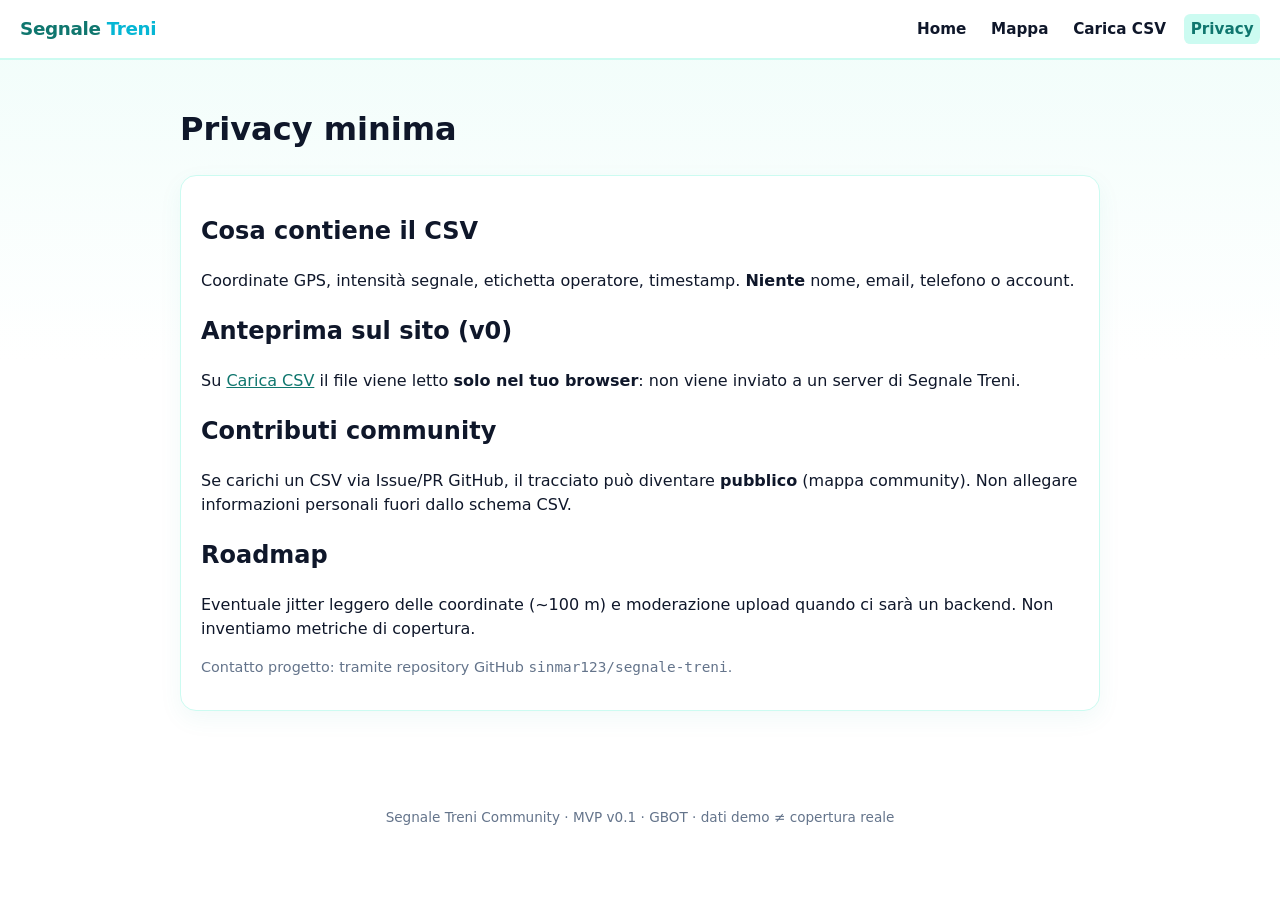
==== privacy.html @ b0dc5b07 "MVP v0.1: sito community statico (mappa, upload CSV mono/dual, privacy)" ====
<!DOCTYPE html>
<html lang="it">
<head>
  <meta charset="utf-8" />
  <meta name="viewport" content="width=device-width, initial-scale=1" />
  <title>Privacy — Segnale Treni</title>
  <link rel="stylesheet" href="css/style.css" />
  
</head>
<body>
  <header>
    <a class="brand" href="index.html">Segnale <span>Treni</span></a>
    <nav>
      <a href="index.html">Home</a><a href="mappa.html">Mappa</a><a href="upload.html">Carica CSV</a><a href="privacy.html" aria-current="page">Privacy</a>
    </nav>
  </header>
  <main>
    <h1>Privacy minima</h1>
    <div class="card">
      <h2>Cosa contiene il CSV</h2>
      <p>Coordinate GPS, intensità segnale, etichetta operatore, timestamp. <strong>Niente</strong> nome, email, telefono o account.</p>
      <h2>Anteprima sul sito (v0)</h2>
      <p>Su <a href="upload.html">Carica CSV</a> il file viene letto <strong>solo nel tuo browser</strong>: non viene inviato a un server di Segnale Treni.</p>
      <h2>Contributi community</h2>
      <p>Se carichi un CSV via Issue/PR GitHub, il tracciato può diventare <strong>pubblico</strong> (mappa community). Non allegare informazioni personali fuori dallo schema CSV.</p>
      <h2>Roadmap</h2>
      <p>Eventuale jitter leggero delle coordinate (~100&nbsp;m) e moderazione upload quando ci sarà un backend. Non inventiamo metriche di copertura.</p>
      <p class="note">Contatto progetto: tramite repository GitHub <code>sinmar123/segnale-treni</code>.</p>
    </div>

  </main>
  <footer>Segnale Treni Community · MVP v0.1 · GBOT · dati demo ≠ copertura reale</footer>
</body>
</html>
---- css/style.css ----
:root {
  --teal: #0d9488;
  --teal-dark: #0f766e;
  --cyan: #06b6d4;
  --ink: #0f172a;
  --muted: #64748b;
  --bg: #f0fdfa;
  --card: #ffffff;
  --border: #ccfbf1;
  --warn: #b45309;
}
* { box-sizing: border-box; }
body {
  margin: 0;
  font-family: "Segoe UI", system-ui, sans-serif;
  color: var(--ink);
  background: linear-gradient(180deg, var(--bg), #fff 40%);
  min-height: 100vh;
  line-height: 1.5;
}
a { color: var(--teal-dark); }
header {
  display: flex;
  flex-wrap: wrap;
  align-items: center;
  justify-content: space-between;
  gap: 0.75rem;
  padding: 0.85rem 1.25rem;
  background: var(--card);
  border-bottom: 2px solid var(--border);
  position: sticky;
  top: 0;
  z-index: 20;
}
.brand {
  font-weight: 800;
  font-size: 1.15rem;
  color: var(--teal-dark);
  text-decoration: none;
  letter-spacing: -0.02em;
}
.brand span { color: var(--cyan); }
nav { display: flex; flex-wrap: wrap; gap: 0.75rem; }
nav a {
  text-decoration: none;
  color: var(--ink);
  font-weight: 600;
  font-size: 0.95rem;
  padding: 0.25rem 0.4rem;
  border-radius: 0.4rem;
}
nav a:hover, nav a[aria-current="page"] {
  background: #ccfbf1;
  color: var(--teal-dark);
}
main { max-width: 960px; margin: 0 auto; padding: 1.5rem 1.25rem 3rem; }
.hero h1 {
  font-size: clamp(1.6rem, 4vw, 2.2rem);
  margin: 0 0 0.5rem;
  letter-spacing: -0.03em;
}
.hero p.lead { font-size: 1.1rem; color: var(--muted); margin-top: 0; }
.card {
  background: var(--card);
  border: 1px solid var(--border);
  border-radius: 1rem;
  padding: 1.1rem 1.25rem;
  margin: 1rem 0;
  box-shadow: 0 8px 24px rgba(13, 148, 136, 0.06);
}
.actions { display: flex; flex-wrap: wrap; gap: 0.75rem; margin-top: 1.25rem; }
.btn {
  display: inline-block;
  background: var(--teal);
  color: #fff !important;
  text-decoration: none;
  font-weight: 700;
  padding: 0.65rem 1.1rem;
  border-radius: 999px;
  border: none;
  cursor: pointer;
  font-size: 0.95rem;
}
.btn:hover { background: var(--teal-dark); }
.btn.secondary {
  background: #fff;
  color: var(--teal-dark) !important;
  border: 2px solid var(--teal);
}
.pills { display: flex; flex-wrap: wrap; gap: 0.5rem; margin: 0.75rem 0; }
.pill {
  background: #ecfeff;
  border: 1px solid var(--border);
  border-radius: 999px;
  padding: 0.35rem 0.75rem;
  font-size: 0.85rem;
  font-weight: 600;
}
#map {
  height: min(70vh, 560px);
  width: 100%;
  border-radius: 1rem;
  border: 1px solid var(--border);
  z-index: 1;
}
.toolbar {
  display: flex;
  flex-wrap: wrap;
  gap: 0.75rem;
  align-items: center;
  margin: 0.75rem 0 1rem;
}
.toolbar label { font-weight: 600; font-size: 0.9rem; }
.status { color: var(--muted); font-size: 0.9rem; }
.badge-row { display: flex; flex-wrap: wrap; gap: 0.5rem; }
.badge {
  background: #f0fdfa;
  border: 1px dashed var(--teal);
  border-radius: 0.75rem;
  padding: 0.5rem 0.75rem;
  font-size: 0.85rem;
}
.badge strong { display: block; color: var(--teal-dark); }
footer {
  text-align: center;
  color: var(--muted);
  font-size: 0.85rem;
  padding: 2rem 1rem;
}
.note { font-size: 0.9rem; color: var(--muted); }
.warn { color: var(--warn); }
input[type="file"] { max-width: 100%; }
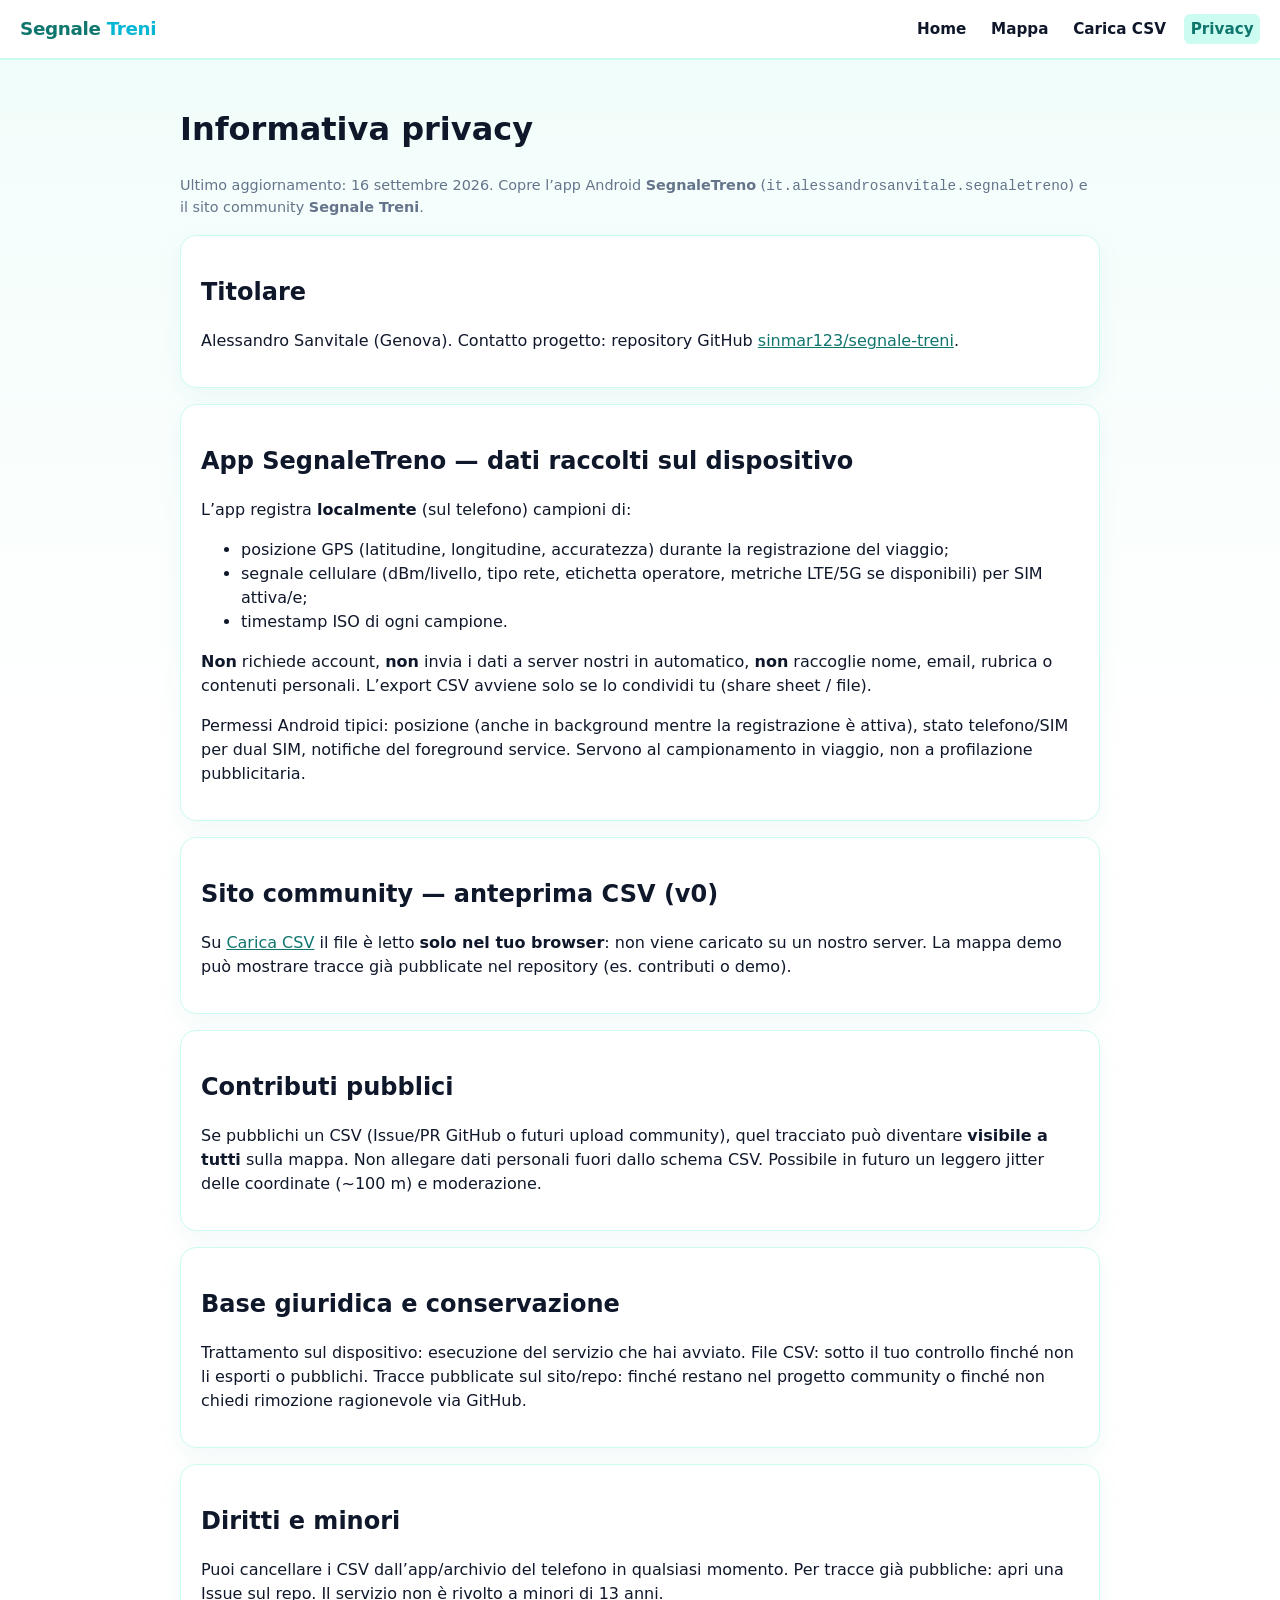
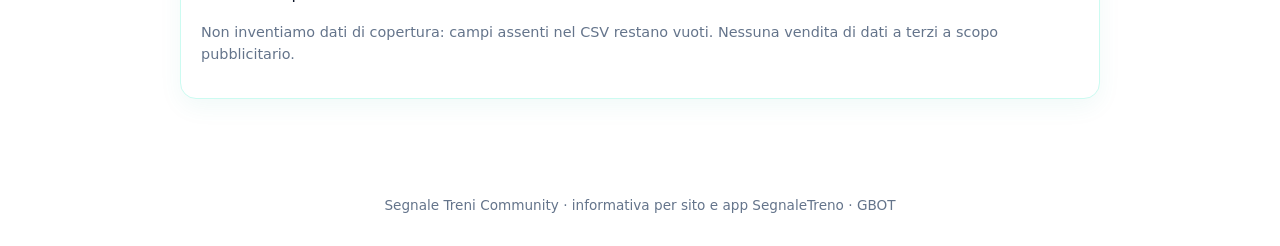
==== commit 3975afda: "Privacy Play-ready + bozza listing IT per applicazioni" ====
--- a/privacy.html
+++ b/privacy.html
@@ -3,9 +3,8 @@
 <head>
   <meta charset="utf-8" />
   <meta name="viewport" content="width=device-width, initial-scale=1" />
-  <title>Privacy — Segnale Treni</title>
+  <title>Privacy — Segnale Treni / SegnaleTreno</title>
   <link rel="stylesheet" href="css/style.css" />
-  
 </head>
 <body>
   <header>
@@ -15,20 +14,47 @@
     </nav>
   </header>
   <main>
-    <h1>Privacy minima</h1>
+    <h1>Informativa privacy</h1>
+    <p class="note">Ultimo aggiornamento: 16 settembre 2026. Copre l’app Android <strong>SegnaleTreno</strong> (<code>it.alessandrosanvitale.segnaletreno</code>) e il sito community <strong>Segnale Treni</strong>.</p>
+
     <div class="card">
-      <h2>Cosa contiene il CSV</h2>
-      <p>Coordinate GPS, intensità segnale, etichetta operatore, timestamp. <strong>Niente</strong> nome, email, telefono o account.</p>
-      <h2>Anteprima sul sito (v0)</h2>
-      <p>Su <a href="upload.html">Carica CSV</a> il file viene letto <strong>solo nel tuo browser</strong>: non viene inviato a un server di Segnale Treni.</p>
-      <h2>Contributi community</h2>
-      <p>Se carichi un CSV via Issue/PR GitHub, il tracciato può diventare <strong>pubblico</strong> (mappa community). Non allegare informazioni personali fuori dallo schema CSV.</p>
-      <h2>Roadmap</h2>
-      <p>Eventuale jitter leggero delle coordinate (~100&nbsp;m) e moderazione upload quando ci sarà un backend. Non inventiamo metriche di copertura.</p>
-      <p class="note">Contatto progetto: tramite repository GitHub <code>sinmar123/segnale-treni</code>.</p>
+      <h2>Titolare</h2>
+      <p>Alessandro Sanvitale (Genova). Contatto progetto: repository GitHub <a href="https://github.com/sinmar123/segnale-treni">sinmar123/segnale-treni</a>.</p>
     </div>
 
+    <div class="card">
+      <h2>App SegnaleTreno — dati raccolti sul dispositivo</h2>
+      <p>L’app registra <strong>localmente</strong> (sul telefono) campioni di:</p>
+      <ul>
+        <li>posizione GPS (latitudine, longitudine, accuratezza) durante la registrazione del viaggio;</li>
+        <li>segnale cellulare (dBm/livello, tipo rete, etichetta operatore, metriche LTE/5G se disponibili) per SIM attiva/e;</li>
+        <li>timestamp ISO di ogni campione.</li>
+      </ul>
+      <p><strong>Non</strong> richiede account, <strong>non</strong> invia i dati a server nostri in automatico, <strong>non</strong> raccoglie nome, email, rubrica o contenuti personali. L’export CSV avviene solo se lo condividi tu (share sheet / file).</p>
+      <p>Permessi Android tipici: posizione (anche in background mentre la registrazione è attiva), stato telefono/SIM per dual SIM, notifiche del foreground service. Servono al campionamento in viaggio, non a profilazione pubblicitaria.</p>
+    </div>
+
+    <div class="card">
+      <h2>Sito community — anteprima CSV (v0)</h2>
+      <p>Su <a href="upload.html">Carica CSV</a> il file è letto <strong>solo nel tuo browser</strong>: non viene caricato su un nostro server. La mappa demo può mostrare tracce già pubblicate nel repository (es. contributi o demo).</p>
+    </div>
+
+    <div class="card">
+      <h2>Contributi pubblici</h2>
+      <p>Se pubblichi un CSV (Issue/PR GitHub o futuri upload community), quel tracciato può diventare <strong>visibile a tutti</strong> sulla mappa. Non allegare dati personali fuori dallo schema CSV. Possibile in futuro un leggero jitter delle coordinate (~100&nbsp;m) e moderazione.</p>
+    </div>
+
+    <div class="card">
+      <h2>Base giuridica e conservazione</h2>
+      <p>Trattamento sul dispositivo: esecuzione del servizio che hai avviato. File CSV: sotto il tuo controllo finché non li esporti o pubblichi. Tracce pubblicate sul sito/repo: finché restano nel progetto community o finché non chiedi rimozione ragionevole via GitHub.</p>
+    </div>
+
+    <div class="card">
+      <h2>Diritti e minori</h2>
+      <p>Puoi cancellare i CSV dall’app/archivio del telefono in qualsiasi momento. Per tracce già pubbliche: apri una Issue sul repo. Il servizio non è rivolto a minori di 13 anni.</p>
+      <p class="note">Non inventiamo dati di copertura: campi assenti nel CSV restano vuoti. Nessuna vendita di dati a terzi a scopo pubblicitario.</p>
+    </div>
   </main>
-  <footer>Segnale Treni Community · MVP v0.1 · GBOT · dati demo ≠ copertura reale</footer>
+  <footer>Segnale Treni Community · informativa per sito e app SegnaleTreno · GBOT</footer>
 </body>
 </html>
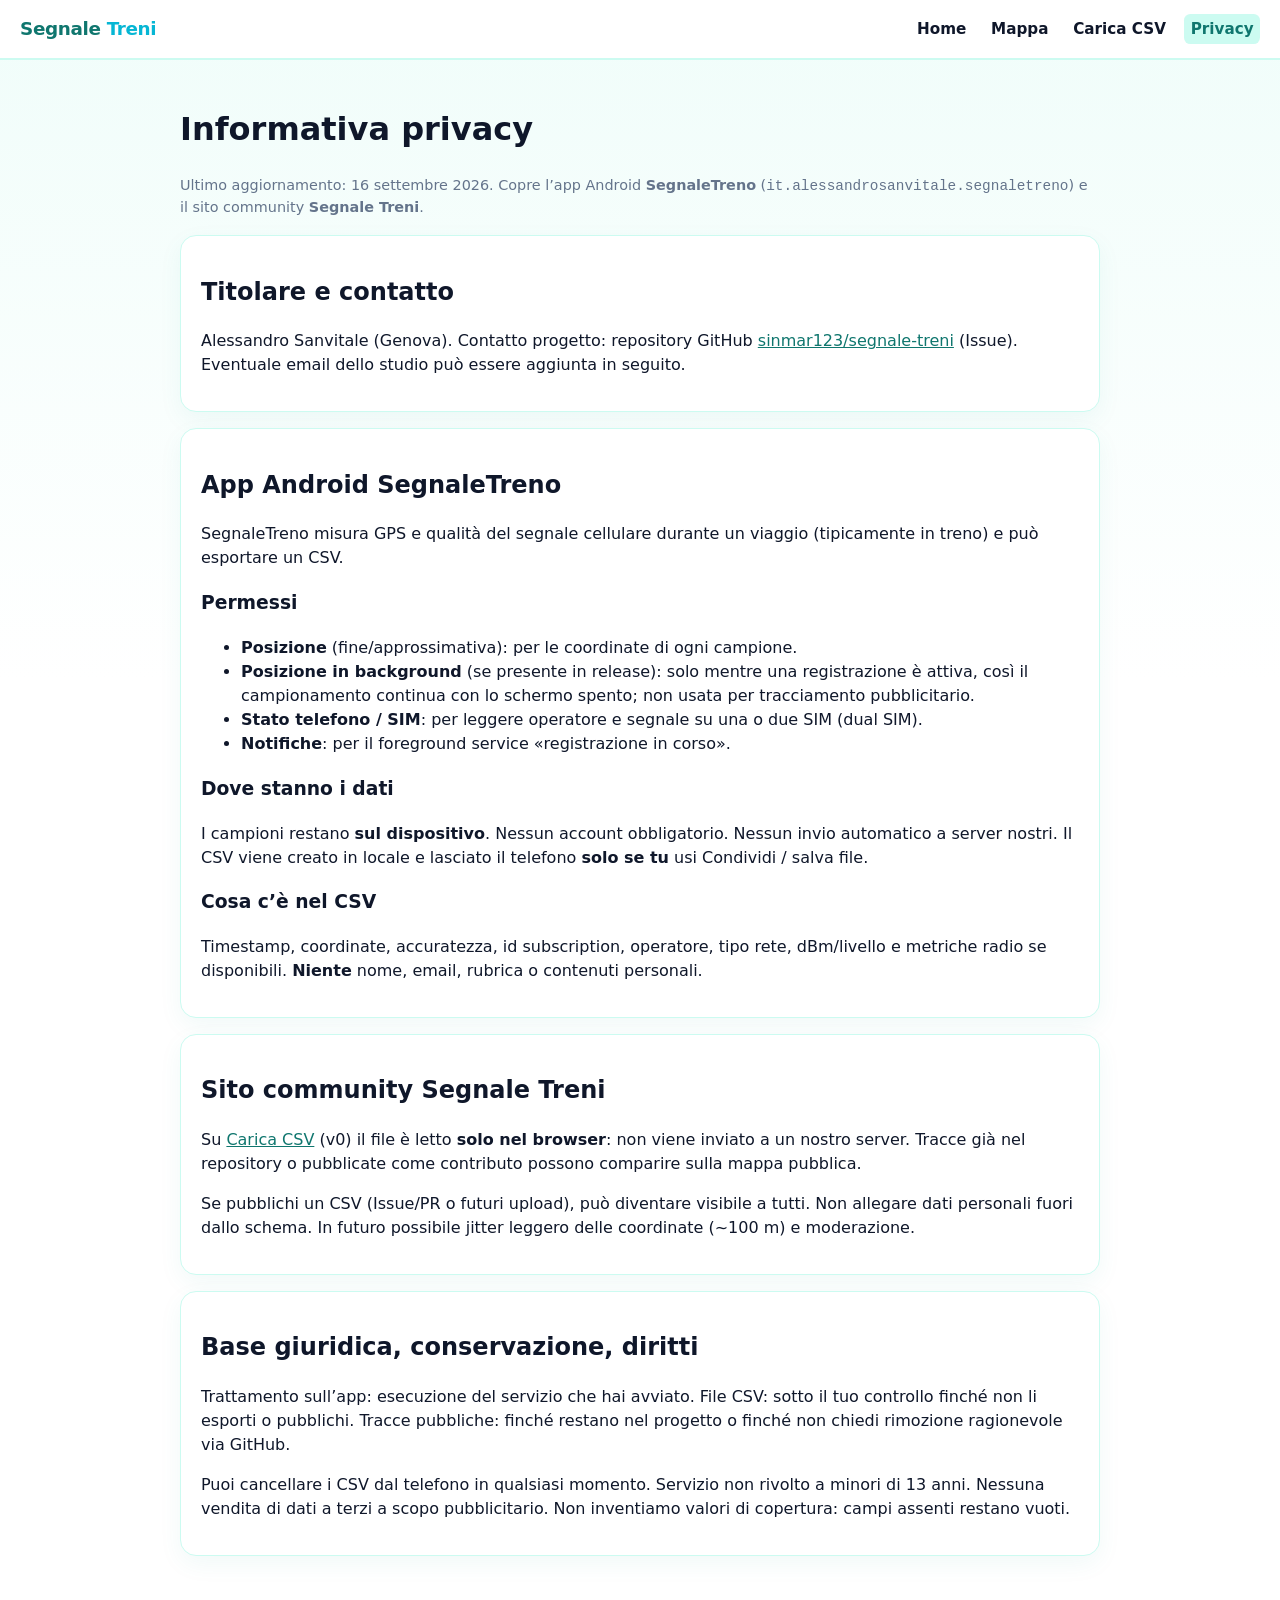
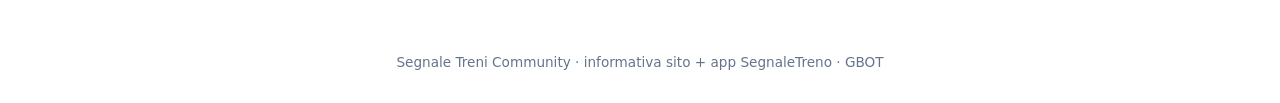
==== commit 8071c28f: "Privacy: blocco esplicito app Android + categoria Tools in bozza listing" ====
--- a/privacy.html
+++ b/privacy.html
@@ -18,43 +18,38 @@
     <p class="note">Ultimo aggiornamento: 16 settembre 2026. Copre l’app Android <strong>SegnaleTreno</strong> (<code>it.alessandrosanvitale.segnaletreno</code>) e il sito community <strong>Segnale Treni</strong>.</p>
 
     <div class="card">
-      <h2>Titolare</h2>
-      <p>Alessandro Sanvitale (Genova). Contatto progetto: repository GitHub <a href="https://github.com/sinmar123/segnale-treni">sinmar123/segnale-treni</a>.</p>
+      <h2>Titolare e contatto</h2>
+      <p>Alessandro Sanvitale (Genova). Contatto progetto: repository GitHub <a href="https://github.com/sinmar123/segnale-treni">sinmar123/segnale-treni</a> (Issue). Eventuale email dello studio può essere aggiunta in seguito.</p>
     </div>
 
     <div class="card">
-      <h2>App SegnaleTreno — dati raccolti sul dispositivo</h2>
-      <p>L’app registra <strong>localmente</strong> (sul telefono) campioni di:</p>
+      <h2>App Android SegnaleTreno</h2>
+      <p>SegnaleTreno misura GPS e qualità del segnale cellulare durante un viaggio (tipicamente in treno) e può esportare un CSV.</p>
+      <h3>Permessi</h3>
       <ul>
-        <li>posizione GPS (latitudine, longitudine, accuratezza) durante la registrazione del viaggio;</li>
-        <li>segnale cellulare (dBm/livello, tipo rete, etichetta operatore, metriche LTE/5G se disponibili) per SIM attiva/e;</li>
-        <li>timestamp ISO di ogni campione.</li>
+        <li><strong>Posizione</strong> (fine/approssimativa): per le coordinate di ogni campione.</li>
+        <li><strong>Posizione in background</strong> (se presente in release): solo mentre una registrazione è attiva, così il campionamento continua con lo schermo spento; non usata per tracciamento pubblicitario.</li>
+        <li><strong>Stato telefono / SIM</strong>: per leggere operatore e segnale su una o due SIM (dual SIM).</li>
+        <li><strong>Notifiche</strong>: per il foreground service «registrazione in corso».</li>
       </ul>
-      <p><strong>Non</strong> richiede account, <strong>non</strong> invia i dati a server nostri in automatico, <strong>non</strong> raccoglie nome, email, rubrica o contenuti personali. L’export CSV avviene solo se lo condividi tu (share sheet / file).</p>
-      <p>Permessi Android tipici: posizione (anche in background mentre la registrazione è attiva), stato telefono/SIM per dual SIM, notifiche del foreground service. Servono al campionamento in viaggio, non a profilazione pubblicitaria.</p>
+      <h3>Dove stanno i dati</h3>
+      <p>I campioni restano <strong>sul dispositivo</strong>. Nessun account obbligatorio. Nessun invio automatico a server nostri. Il CSV viene creato in locale e lasciato il telefono <strong>solo se tu</strong> usi Condividi / salva file.</p>
+      <h3>Cosa c’è nel CSV</h3>
+      <p>Timestamp, coordinate, accuratezza, id subscription, operatore, tipo rete, dBm/livello e metriche radio se disponibili. <strong>Niente</strong> nome, email, rubrica o contenuti personali.</p>
     </div>
 
     <div class="card">
-      <h2>Sito community — anteprima CSV (v0)</h2>
-      <p>Su <a href="upload.html">Carica CSV</a> il file è letto <strong>solo nel tuo browser</strong>: non viene caricato su un nostro server. La mappa demo può mostrare tracce già pubblicate nel repository (es. contributi o demo).</p>
+      <h2>Sito community Segnale Treni</h2>
+      <p>Su <a href="upload.html">Carica CSV</a> (v0) il file è letto <strong>solo nel browser</strong>: non viene inviato a un nostro server. Tracce già nel repository o pubblicate come contributo possono comparire sulla mappa pubblica.</p>
+      <p>Se pubblichi un CSV (Issue/PR o futuri upload), può diventare visibile a tutti. Non allegare dati personali fuori dallo schema. In futuro possibile jitter leggero delle coordinate (~100&nbsp;m) e moderazione.</p>
     </div>
 
     <div class="card">
-      <h2>Contributi pubblici</h2>
-      <p>Se pubblichi un CSV (Issue/PR GitHub o futuri upload community), quel tracciato può diventare <strong>visibile a tutti</strong> sulla mappa. Non allegare dati personali fuori dallo schema CSV. Possibile in futuro un leggero jitter delle coordinate (~100&nbsp;m) e moderazione.</p>
-    </div>
-
-    <div class="card">
-      <h2>Base giuridica e conservazione</h2>
-      <p>Trattamento sul dispositivo: esecuzione del servizio che hai avviato. File CSV: sotto il tuo controllo finché non li esporti o pubblichi. Tracce pubblicate sul sito/repo: finché restano nel progetto community o finché non chiedi rimozione ragionevole via GitHub.</p>
-    </div>
-
-    <div class="card">
-      <h2>Diritti e minori</h2>
-      <p>Puoi cancellare i CSV dall’app/archivio del telefono in qualsiasi momento. Per tracce già pubbliche: apri una Issue sul repo. Il servizio non è rivolto a minori di 13 anni.</p>
-      <p class="note">Non inventiamo dati di copertura: campi assenti nel CSV restano vuoti. Nessuna vendita di dati a terzi a scopo pubblicitario.</p>
+      <h2>Base giuridica, conservazione, diritti</h2>
+      <p>Trattamento sull’app: esecuzione del servizio che hai avviato. File CSV: sotto il tuo controllo finché non li esporti o pubblichi. Tracce pubbliche: finché restano nel progetto o finché non chiedi rimozione ragionevole via GitHub.</p>
+      <p>Puoi cancellare i CSV dal telefono in qualsiasi momento. Servizio non rivolto a minori di 13 anni. Nessuna vendita di dati a terzi a scopo pubblicitario. Non inventiamo valori di copertura: campi assenti restano vuoti.</p>
     </div>
   </main>
-  <footer>Segnale Treni Community · informativa per sito e app SegnaleTreno · GBOT</footer>
+  <footer>Segnale Treni Community · informativa sito + app SegnaleTreno · GBOT</footer>
 </body>
 </html>
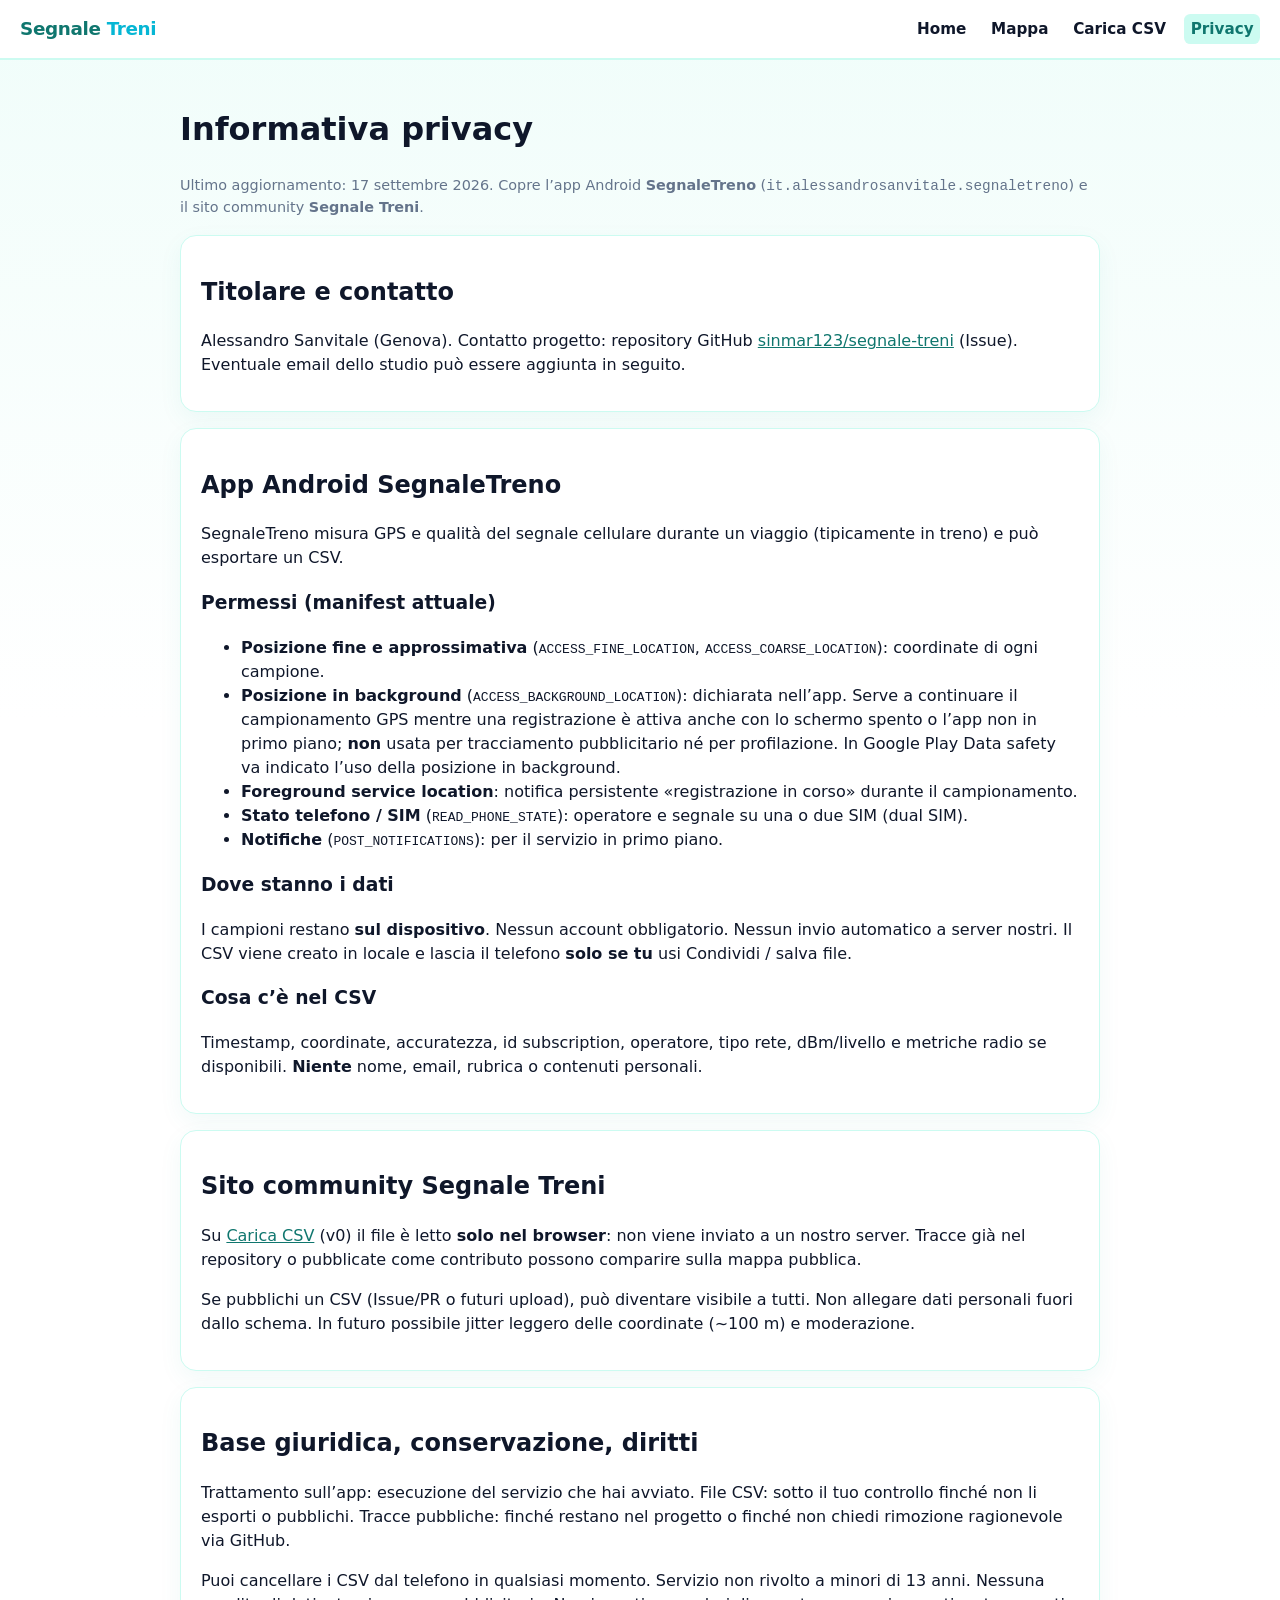
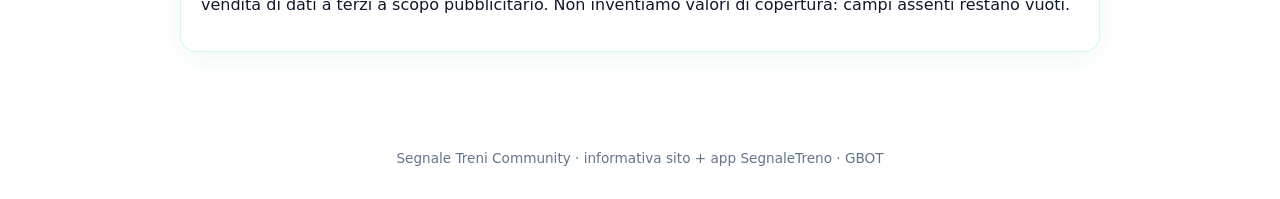
==== commit 290343b7: "Privacy: ACCESS_BACKGROUND_LOCATION esplicito (manifest 1.0.2 / Data safety)" ====
--- a/privacy.html
+++ b/privacy.html
@@ -15,7 +15,7 @@
   </header>
   <main>
     <h1>Informativa privacy</h1>
-    <p class="note">Ultimo aggiornamento: 16 settembre 2026. Copre l’app Android <strong>SegnaleTreno</strong> (<code>it.alessandrosanvitale.segnaletreno</code>) e il sito community <strong>Segnale Treni</strong>.</p>
+    <p class="note">Ultimo aggiornamento: 17 settembre 2026. Copre l’app Android <strong>SegnaleTreno</strong> (<code>it.alessandrosanvitale.segnaletreno</code>) e il sito community <strong>Segnale Treni</strong>.</p>
 
     <div class="card">
       <h2>Titolare e contatto</h2>
@@ -25,15 +25,16 @@
     <div class="card">
       <h2>App Android SegnaleTreno</h2>
       <p>SegnaleTreno misura GPS e qualità del segnale cellulare durante un viaggio (tipicamente in treno) e può esportare un CSV.</p>
-      <h3>Permessi</h3>
+      <h3>Permessi (manifest attuale)</h3>
       <ul>
-        <li><strong>Posizione</strong> (fine/approssimativa): per le coordinate di ogni campione.</li>
-        <li><strong>Posizione in background</strong> (se presente in release): solo mentre una registrazione è attiva, così il campionamento continua con lo schermo spento; non usata per tracciamento pubblicitario.</li>
-        <li><strong>Stato telefono / SIM</strong>: per leggere operatore e segnale su una o due SIM (dual SIM).</li>
-        <li><strong>Notifiche</strong>: per il foreground service «registrazione in corso».</li>
+        <li><strong>Posizione fine e approssimativa</strong> (<code>ACCESS_FINE_LOCATION</code>, <code>ACCESS_COARSE_LOCATION</code>): coordinate di ogni campione.</li>
+        <li><strong>Posizione in background</strong> (<code>ACCESS_BACKGROUND_LOCATION</code>): dichiarata nell’app. Serve a continuare il campionamento GPS mentre una registrazione è attiva anche con lo schermo spento o l’app non in primo piano; <strong>non</strong> usata per tracciamento pubblicitario né per profilazione. In Google Play Data safety va indicato l’uso della posizione in background.</li>
+        <li><strong>Foreground service location</strong>: notifica persistente «registrazione in corso» durante il campionamento.</li>
+        <li><strong>Stato telefono / SIM</strong> (<code>READ_PHONE_STATE</code>): operatore e segnale su una o due SIM (dual SIM).</li>
+        <li><strong>Notifiche</strong> (<code>POST_NOTIFICATIONS</code>): per il servizio in primo piano.</li>
       </ul>
       <h3>Dove stanno i dati</h3>
-      <p>I campioni restano <strong>sul dispositivo</strong>. Nessun account obbligatorio. Nessun invio automatico a server nostri. Il CSV viene creato in locale e lasciato il telefono <strong>solo se tu</strong> usi Condividi / salva file.</p>
+      <p>I campioni restano <strong>sul dispositivo</strong>. Nessun account obbligatorio. Nessun invio automatico a server nostri. Il CSV viene creato in locale e lascia il telefono <strong>solo se tu</strong> usi Condividi / salva file.</p>
       <h3>Cosa c’è nel CSV</h3>
       <p>Timestamp, coordinate, accuratezza, id subscription, operatore, tipo rete, dBm/livello e metriche radio se disponibili. <strong>Niente</strong> nome, email, rubrica o contenuti personali.</p>
     </div>
